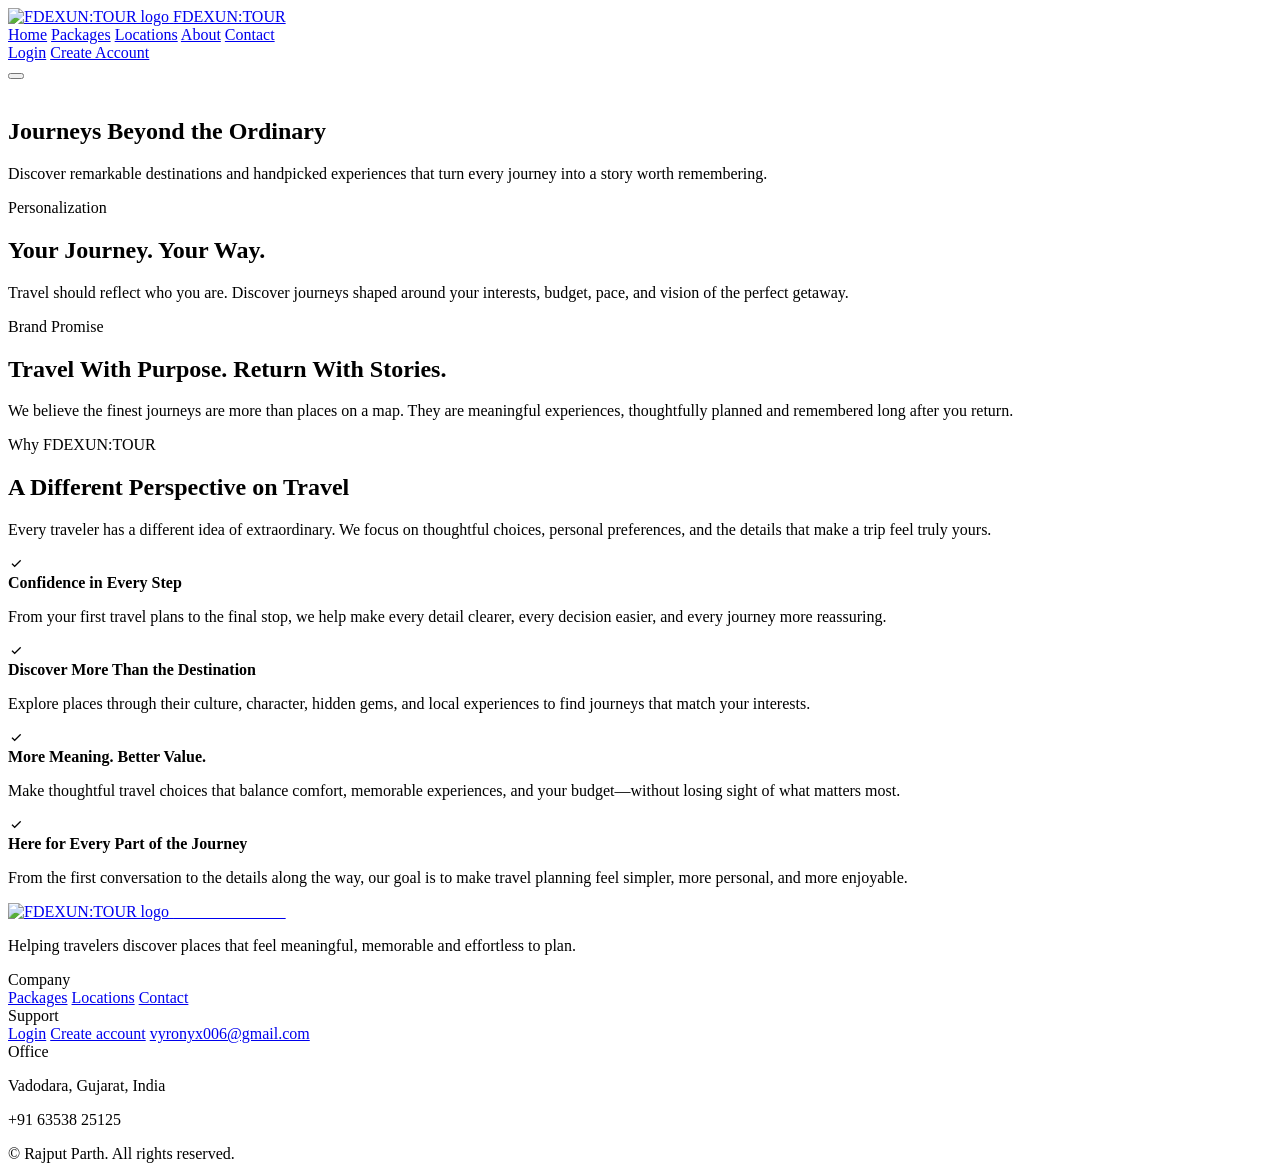
==== about.html @ eda364e0 "Upload FDEXUN:TOUR website files Add website pages, stylesheets, JavaScript, and required assets for" ====
<!DOCTYPE html>
<html lang="en">
  <head>
    <meta charset="UTF-8" />
    <meta name="viewport" content="width=device-width, initial-scale=1.0" />
    <title>About Us | FDEXUN:TOUR</title>
    <link rel="icon" href="./assets/images/fdexun-tour-logo.svg" />
    <link rel="preconnect" href="https://fonts.googleapis.com" />
    <link rel="preconnect" href="https://fonts.gstatic.com" crossorigin />
    <link
      href="https://fonts.googleapis.com/css2?family=Paytone+One&family=Poppins:wght@100;200;300;400;500;600;700;800;900&display=swap"
      rel="stylesheet"
    />
    <link rel="stylesheet" href="https://unpkg.com/boxicons@latest/css/boxicons.min.css" />
    <link rel="stylesheet" href="./css/style.css" />
    <link rel="stylesheet" href="./css/responsive.css" />
    <script src="./js/main.js" defer></script>
  </head>
  <body>
    <header class="site-header">
      <div class="container header-inner">
        <a href="./index.html" class="brand" aria-label="FDEXUN:TOUR home">
          <span class="brand-mark"><img src="./assets/images/fdexun-tour-logo.svg" alt="FDEXUN:TOUR logo" /></span>
          <span class="brand-text">FDEXUN:TOUR</span>
        </a>

        <nav class="nav-links" aria-label="Main navigation">
          <a href="./index.html" class="nav-link">Home</a>
          <a href="./packages.html" class="nav-link">Packages</a>
          <a href="./locations.html" class="nav-link">Locations</a>
          <a href="./about.html" class="nav-link">About</a>
          <a href="./contact.html" class="nav-link">Contact</a>
        </nav>

        <div class="nav-actions">
          <a href="./login.html" class="btn btn-secondary">Login</a>
          <a href="./register.html" class="btn btn-primary">Create Account</a>
        </div>

        <button class="menu-toggle" type="button" aria-label="Open menu">
          <span></span>
        </button>
      </div>
    </header>

    <main>
      <section class="page-banner">
        <div class="container page-banner-inner">
          <span class="section-tag" style="background: rgba(255,255,255,0.12); color: white;">Introduction</span>
          <h1>Journeys Beyond the Ordinary</h1>
          <p>Discover remarkable destinations and handpicked experiences that turn every journey into a story worth remembering.</p>
        </div>
      </section>

      <section class="section">
        <div class="container">
          <div class="section-header">
            <span class="section-tag">Personalization</span>
            <h2>Your Journey. Your Way.</h2>
            <p>Travel should reflect who you are. Discover journeys shaped around your interests, budget, pace, and vision of the perfect getaway.</p>
          </div>
        </div>
      </section>

      <section class="section" style="padding-top: 0;">
        <div class="container">
          <div class="section-header">
            <span class="section-tag">Brand Promise</span>
            <h2>Travel With Purpose. Return With Stories.</h2>
            <p>We believe the finest journeys are more than places on a map. They are meaningful experiences, thoughtfully planned and remembered long after you return.</p>
          </div>
        </div>
      </section>

      <section class="section" style="padding-top: 0;">
        <div class="container">
          <div class="section-header">
            <span class="section-tag">Why FDEXUN:TOUR</span>
            <h2>A Different Perspective on Travel</h2>
            <p>Every traveler has a different idea of extraordinary. We focus on thoughtful choices, personal preferences, and the details that make a trip feel truly yours.</p>
          </div>
          <div class="contact-grid">
            <div class="contact-card">
              <div class="contact-list">
                <div class="contact-item">
                  <div class="icon"><i class='bx bx-check'></i></div>
                  <div>
                    <strong>Confidence in Every Step</strong>
                    <p>From your first travel plans to the final stop, we help make every detail clearer, every decision easier, and every journey more reassuring.</p>
                  </div>
                </div>
                <div class="contact-item">
                  <div class="icon"><i class='bx bx-check'></i></div>
                  <div>
                    <strong>Discover More Than the Destination</strong>
                    <p>Explore places through their culture, character, hidden gems, and local experiences to find journeys that match your interests.</p>
                  </div>
                </div>
              </div>
            </div>
            <div class="contact-card">
              <div class="contact-list">
                <div class="contact-item">
                  <div class="icon"><i class='bx bx-check'></i></div>
                  <div>
                    <strong>More Meaning. Better Value.</strong>
                    <p>Make thoughtful travel choices that balance comfort, memorable experiences, and your budget—without losing sight of what matters most.</p>
                  </div>
                </div>
                <div class="contact-item">
                  <div class="icon"><i class='bx bx-check'></i></div>
                  <div>
                    <strong>Here for Every Part of the Journey</strong>
                    <p>From the first conversation to the details along the way, our goal is to make travel planning feel simpler, more personal, and more enjoyable.</p>
                  </div>
                </div>
              </div>
            </div>
          </div>
        </div>
      </section>
    </main>

    <footer class="site-footer">
      <div class="container footer-grid">
        <div class="footer-brand">
          <a href="./index.html" class="brand" aria-label="FDEXUN:TOUR home">
            <span class="brand-mark"><img src="./assets/images/fdexun-tour-logo.svg" alt="FDEXUN:TOUR logo" /></span>
            <span class="brand-text" style="color: white;">FDEXUN:TOUR</span>
          </a>
          <p>Helping travelers discover places that feel meaningful, memorable and effortless to plan.</p>
        </div>
        <div>
          <div class="footer-title">Company</div>
          <div class="footer-links">
            <a href="./packages.html">Packages</a>
            <a href="./locations.html">Locations</a>
            <a href="./contact.html">Contact</a>
          </div>
        </div>
        <div>
          <div class="footer-title">Support</div>
          <div class="footer-links">
            <a href="./login.html">Login</a>
            <a href="./register.html">Create account</a>
            <a href="mailto:vyronyx006@gmail.com">vyronyx006@gmail.com</a>
          </div>
        </div>
        <div class="footer-info">
          <div class="footer-title">Office</div>
          <p>Vadodara, Gujarat, India</p>
          <p>+91 63538 25125</p>
        </div>
      </div>
      <div class="footer-bottom">© <span id="current-year"></span> Rajput Parth. All rights reserved.</div>
    </footer>
  </body>
</html>
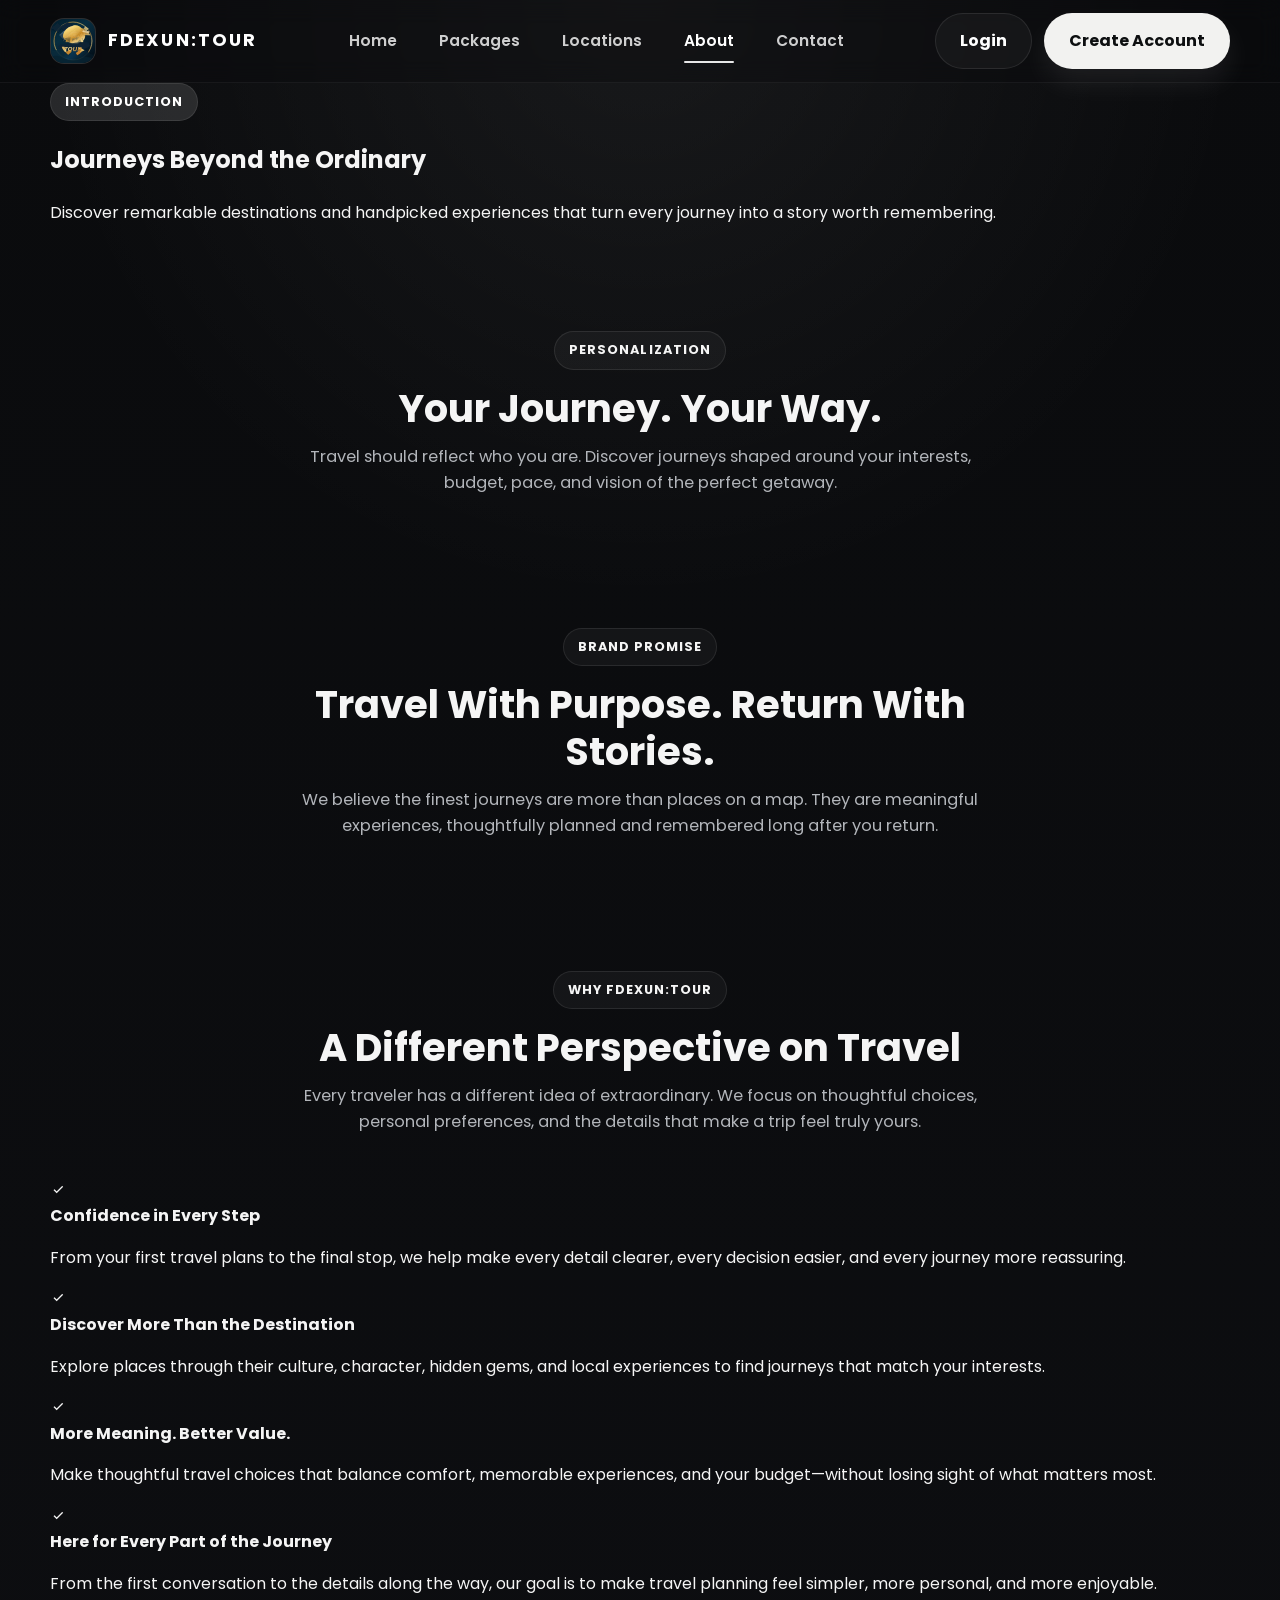
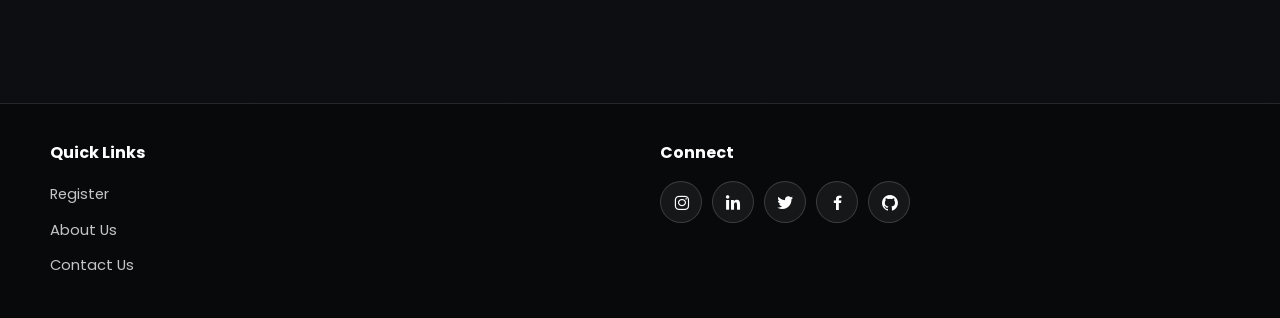
==== commit 91972b3a: "Update website from original VS Code project" ====
--- a/about.html
+++ b/about.html
@@ -14,6 +14,7 @@
     <link rel="stylesheet" href="https://unpkg.com/boxicons@latest/css/boxicons.min.css" />
     <link rel="stylesheet" href="./css/style.css" />
     <link rel="stylesheet" href="./css/responsive.css" />
+    <link rel="stylesheet" href="./css/quick-links-footer.css" />
     <script src="./js/main.js" defer></script>
   </head>
   <body>
@@ -120,39 +121,29 @@
         </div>
       </section>
     </main>
-
-    <footer class="site-footer">
-      <div class="container footer-grid">
-        <div class="footer-brand">
-          <a href="./index.html" class="brand" aria-label="FDEXUN:TOUR home">
-            <span class="brand-mark"><img src="./assets/images/fdexun-tour-logo.svg" alt="FDEXUN:TOUR logo" /></span>
-            <span class="brand-text" style="color: white;">FDEXUN:TOUR</span>
-          </a>
-          <p>Helping travelers discover places that feel meaningful, memorable and effortless to plan.</p>
-        </div>
-        <div>
-          <div class="footer-title">Company</div>
-          <div class="footer-links">
-            <a href="./packages.html">Packages</a>
-            <a href="./locations.html">Locations</a>
-            <a href="./contact.html">Contact</a>
+    <footer class="quick-links-footer">
+      <div class="foot">
+        <div class="footer-content">
+          <div class="footlinks">
+            <h4>Quick Links</h4>
+            <ul>
+              <li><a href="./register.html">Register</a></li>
+              <li><a href="./info.html">About Us</a></li>
+              <li><a href="./contact.html">Contact Us</a></li>
+            </ul>
+          </div>
+          <div class="footlinks">
+            <h4>Connect</h4>
+            <div class="social">
+              <a href="https://www.instagram.com/r.parth._06/" target="_blank" rel="noopener noreferrer" aria-label="Instagram"><i class="bx bxl-instagram" aria-hidden="true"></i></a>
+              <a href="https://www.linkedin.com/in/rajput-parth-a90a53328/" target="_blank" rel="noopener noreferrer" aria-label="LinkedIn"><i class="bx bxl-linkedin" aria-hidden="true"></i></a>
+              <a href="https://x.com/Rajputparth06" target="_blank" rel="noopener noreferrer" aria-label="X / Twitter"><i class="bx bxl-twitter" aria-hidden="true"></i></a>
+              <a href="https://www.facebook.com/parth.krishna.904" target="_blank" rel="noopener noreferrer" aria-label="Facebook"><i class="bx bxl-facebook" aria-hidden="true"></i></a>
+              <a href="https://github.com/rparth006" target="_blank" rel="noopener noreferrer" aria-label="GitHub"><i class="bx bxl-github" aria-hidden="true"></i></a>
+            </div>
           </div>
         </div>
-        <div>
-          <div class="footer-title">Support</div>
-          <div class="footer-links">
-            <a href="./login.html">Login</a>
-            <a href="./register.html">Create account</a>
-            <a href="mailto:vyronyx006@gmail.com">vyronyx006@gmail.com</a>
-          </div>
-        </div>
-        <div class="footer-info">
-          <div class="footer-title">Office</div>
-          <p>Vadodara, Gujarat, India</p>
-          <p>+91 63538 25125</p>
-        </div>
       </div>
-      <div class="footer-bottom">© <span id="current-year"></span> Rajput Parth. All rights reserved.</div>
     </footer>
   </body>
 </html>
--- a/css/style.css
+++ b/css/style.css
@@ -0,0 +1,1092 @@
+:root {
+  --bg: #0a0b0d;
+  --bg-soft: #111315;
+  --surface: #171a1d;
+  --surface-strong: #1d2125;
+  --surface-alt: #121518;
+  --panel: rgba(255, 255, 255, 0.02);
+  --line: rgba(255, 255, 255, 0.09);
+  --text: #f5f5f5;
+  --muted: #b2b5ba;
+  --muted-strong: #d5d7da;
+  --white: #ffffff;
+  --black: #080909;
+  --button-bg: #f2f2f0;
+  --button-text: #0d0f10;
+  --button-hover: #111315;
+  --button-hover-text: #f9f9f9;
+  --shadow: 0 20px 48px rgba(0, 0, 0, 0.38);
+  --radius: 18px;
+}
+
+* {
+  box-sizing: border-box;
+}
+
+html {
+  scroll-behavior: smooth;
+}
+
+body {
+  margin: 0;
+  font-family: "Poppins", sans-serif;
+  background:
+    radial-gradient(circle at top, rgba(255,255,255,0.06), transparent 30%),
+    linear-gradient(180deg, var(--bg) 0%, #0d0e11 100%);
+  color: var(--text);
+  line-height: 1.6;
+}
+
+img {
+  max-width: 100%;
+  display: block;
+}
+
+a {
+  color: inherit;
+  text-decoration: none;
+}
+
+button,
+input,
+select,
+textarea {
+  font: inherit;
+}
+
+.container {
+  width: min(1180px, calc(100% - 32px));
+  margin: 0 auto;
+}
+
+.section {
+  padding: 90px 0;
+}
+
+.section-header {
+  max-width: 680px;
+  margin: 0 auto 42px;
+  text-align: center;
+}
+
+.section-tag {
+  display: inline-flex;
+  align-items: center;
+  gap: 8px;
+  padding: 8px 14px;
+  border-radius: 999px;
+  background: rgba(255, 255, 255, 0.04);
+  border: 1px solid var(--line);
+  color: var(--text);
+  font-size: 0.8rem;
+  letter-spacing: 0.08em;
+  text-transform: uppercase;
+  font-weight: 700;
+}
+
+.section-header h2 {
+  margin: 16px 0 12px;
+  font-size: clamp(2rem, 3vw, 3rem);
+  line-height: 1.2;
+}
+
+.section-header p {
+  margin: 0;
+  color: var(--muted);
+  font-size: 1.02rem;
+}
+
+.site-header {
+  position: sticky;
+  top: 0;
+  z-index: 1000;
+  background: rgba(10, 11, 13, 0.35);
+  backdrop-filter: blur(12px);
+  border-bottom: 1px solid rgba(255, 255, 255, 0.05);
+  transition: background 0.25s ease, border-color 0.25s ease, box-shadow 0.25s ease;
+}
+
+.site-header.scrolled {
+  background: rgba(10, 11, 13, 0.92);
+  border-bottom-color: rgba(255, 255, 255, 0.08);
+  box-shadow: 0 12px 30px rgba(0, 0, 0, 0.18);
+}
+
+.header-inner {
+  display: flex;
+  align-items: center;
+  justify-content: space-between;
+  min-height: 82px;
+  gap: 20px;
+}
+
+.brand {
+  display: inline-flex;
+  align-items: center;
+  gap: 12px;
+  font-weight: 700;
+  color: var(--white);
+}
+
+.brand-mark {
+  width: 46px;
+  height: 46px;
+  border-radius: 14px;
+  display: grid;
+  place-items: center;
+  background: rgba(255, 255, 255, 0.08);
+  border: 1px solid rgba(255, 255, 255, 0.08);
+  box-shadow: inset 0 1px 0 rgba(255,255,255,0.08);
+  overflow: hidden;
+  flex-shrink: 0;
+}
+
+.brand-mark img {
+  width: 100%;
+  height: 100%;
+  object-fit: contain;
+  display: block;
+  background: transparent;
+}
+
+.brand-text {
+  font-size: 1.1rem;
+  letter-spacing: 0.12em;
+  font-weight: 700;
+  text-transform: uppercase;
+  line-height: 1.2;
+}
+
+.nav-links {
+  display: flex;
+  align-items: center;
+  gap: 18px;
+}
+
+.nav-link {
+  position: relative;
+  padding: 10px 12px;
+  color: var(--white);
+  font-size: 0.96rem;
+  font-weight: 600;
+  transition: color 0.25s ease, opacity 0.25s ease;
+  opacity: 0.8;
+}
+
+.nav-link::after {
+  content: "";
+  position: absolute;
+  left: 12px;
+  right: 12px;
+  bottom: 0;
+  height: 2px;
+  border-radius: 999px;
+  background: rgba(255, 255, 255, 0.9);
+  transform: scaleX(0);
+  transition: transform 0.25s ease;
+}
+
+.nav-link:hover,
+.nav-link.active {
+  color: var(--white);
+  opacity: 1;
+}
+
+.nav-link:hover::after,
+.nav-link.active::after {
+  transform: scaleX(1);
+}
+
+.nav-actions {
+  display: flex;
+  align-items: center;
+  gap: 12px;
+}
+
+.btn {
+  display: inline-flex;
+  align-items: center;
+  justify-content: center;
+  gap: 8px;
+  padding: 0.9rem 1.5rem;
+  border: 1px solid transparent;
+  border-radius: 999px;
+  font-weight: 700;
+  cursor: pointer;
+  transition: transform 0.2s ease, box-shadow 0.2s ease, background 0.2s ease, color 0.2s ease, border-color 0.2s ease;
+}
+
+.btn:hover {
+  transform: translateY(-2px);
+}
+
+.btn-primary {
+  background: var(--button-bg);
+  color: var(--button-text);
+  box-shadow: 0 14px 28px rgba(255, 255, 255, 0.08);
+}
+
+.btn-primary:hover {
+  background: var(--button-hover);
+  color: var(--button-hover-text);
+  border-color: rgba(255,255,255,0.18);
+}
+
+.btn-secondary {
+  background: rgba(255, 255, 255, 0.04);
+  color: var(--white);
+  border-color: var(--line);
+}
+
+.btn-secondary:hover {
+  background: rgba(255,255,255,0.08);
+}
+
+.btn-light {
+  background: var(--white);
+  color: var(--button-text);
+}
+
+.btn-light:hover {
+  background: var(--button-hover);
+  color: var(--button-hover-text);
+  border-color: rgba(255,255,255,0.18);
+}
+
+.menu-toggle {
+  display: none;
+  width: 48px;
+  height: 48px;
+  border: 1px solid rgba(255, 255, 255, 0.12);
+  border-radius: 12px;
+  background: rgba(255, 255, 255, 0.02);
+  align-items: center;
+  justify-content: center;
+  cursor: pointer;
+}
+
+.menu-toggle span,
+.menu-toggle span::before,
+.menu-toggle span::after {
+  position: relative;
+  display: block;
+  width: 18px;
+  height: 2px;
+  background: var(--white);
+  border-radius: 2px;
+  transition: all 0.25s ease;
+}
+
+.menu-toggle span::before,
+.menu-toggle span::after {
+  content: "";
+  position: absolute;
+  left: 0;
+}
+
+.menu-toggle span::before { top: -6px; }
+.menu-toggle span::after { top: 6px; }
+
+.menu-toggle.open span {
+  background: transparent;
+}
+
+.menu-toggle.open span::before {
+  top: 0;
+  transform: rotate(45deg);
+}
+
+.menu-toggle.open span::after {
+  top: 0;
+  transform: rotate(-45deg);
+}
+
+.hero {
+  position: relative;
+  background: linear-gradient(135deg, rgba(10, 10, 13, 0.9), rgba(18, 21, 24, 0.85));
+  overflow: hidden;
+}
+
+.hero::before {
+  content: "";
+  position: absolute;
+  inset: 0;
+  background: radial-gradient(circle at top left, rgba(255,255,255,0.1), transparent 30%);
+}
+
+.hero-content {
+  position: relative;
+  z-index: 1;
+  display: grid;
+  grid-template-columns: minmax(0, 1fr);
+  align-content: center;
+  min-height: 720px;
+  gap: 28px;
+}
+
+.hero-copy {
+  color: var(--white);
+  max-width: 900px;
+}
+
+.hero-copy h1 {
+  margin: 12px 0 16px;
+  font-size: clamp(2.8rem, 6vw, 5rem);
+  line-height: 0.96;
+  letter-spacing: -0.06em;
+}
+
+.hero-copy p {
+  margin: 0 0 28px;
+  font-size: 1.06rem;
+  color: rgba(255, 255, 255, 0.85);
+}
+
+.hero-actions {
+  display: flex;
+  flex-wrap: wrap;
+  gap: 16px;
+}
+
+.hero-meta {
+  display: flex;
+  flex-wrap: wrap;
+  gap: 20px;
+}
+
+.meta-pill {
+  display: inline-flex;
+  align-items: center;
+  gap: 8px;
+  color: rgba(255, 255, 255, 0.8);
+  font-weight: 600;
+}
+
+.meta-pill .dot {
+  width: 10px;
+  height: 10px;
+  border-radius: 50%;
+  background: var(--secondary);
+  box-shadow: 0 0 18px rgba(255, 179, 71, 0.8);
+}
+
+.search-card {
+  width: 100%;
+  max-width: 900px;
+  background: rgba(22, 25, 28, 0.92);
+  border: 1px solid var(--line);
+  border-radius: var(--radius);
+  padding: 26px;
+  box-shadow: var(--shadow);
+  backdrop-filter: blur(10px);
+}
+
+.search-card h3 {
+  margin: 0 0 20px;
+  font-size: 1.5rem;
+  color: var(--white);
+}
+
+.form-grid {
+  display: grid;
+  grid-template-columns: repeat(2, minmax(0, 1fr));
+  align-items: end;
+  gap: 16px;
+}
+
+#form-status {
+  grid-column: 1 / -1;
+}
+
+.field {
+  display: grid;
+  gap: 8px;
+}
+
+.field label {
+  font-size: 0.8rem;
+  color: var(--muted);
+  text-transform: uppercase;
+  letter-spacing: 0.06em;
+  font-weight: 700;
+}
+
+.field input,
+.field select,
+.field textarea {
+  width: 100%;
+  border: 1px solid rgba(255,255,255,0.1);
+  border-radius: 12px;
+  padding: 0.9rem 1rem;
+  background: rgba(255,255,255,0.02);
+  color: var(--text);
+}
+
+.field input:focus,
+.field select:focus,
+.field textarea:focus {
+  outline: none;
+  border-color: rgba(255,255,255,0.2);
+  box-shadow: 0 0 0 3px rgba(255,255,255,0.04);
+}
+
+.slider-wrap {
+  display: grid;
+  gap: 10px;
+}
+
+.slider-row {
+  display: flex;
+  align-items: center;
+  justify-content: space-between;
+  gap: 12px;
+}
+
+.slider-row strong {
+  color: var(--white);
+}
+
+input[type="range"] {
+  accent-color: #d8d8d8;
+  width: 100%;
+}
+
+.card-grid {
+  display: grid;
+  grid-template-columns: repeat(4, minmax(0, 1fr));
+  gap: 20px;
+}
+
+.feature-card,
+.package-card,
+.location-card,
+.stat-card,
+.review-card,
+.stats-grid,
+.regional-grid,
+.faq-grid {
+.contact-card,
+.auth-panel {
+  background: linear-gradient(180deg, rgba(22,24,27,0.96), rgba(16,18,20,0.96));
+  border: 1px solid var(--line);
+  border-radius: var(--radius);
+  overflow: hidden;
+.regional-grid {
+  grid-template-columns: repeat(3, minmax(0, 1fr));
+}
+.faq-grid {
+  grid-template-columns: repeat(2, minmax(0, 1fr));
+}
+  box-shadow: var(--shadow);
+}
+
+.feature-card {
+  padding: 24px;
+  transition: transform 0.25s ease, box-shadow 0.25s ease, border-color 0.25s ease;
+}
+
+.feature-card:hover,
+.package-card:hover,
+.location-card:hover,
+.review-card:hover,
+.info-card:hover {
+  transform: translateY(-6px);
+  box-shadow: 0 25px 55px rgba(0, 0, 0, 0.26);
+  border-color: rgba(255,255,255,0.12);
+}
+
+.feature-icon {
+  width: 62px;
+  height: 62px;
+  display: grid;
+  place-items: center;
+  border-radius: 18px;
+  margin-bottom: 18px;
+  background: rgba(255,255,255,0.04);
+  border: 1px solid var(--line);
+  color: var(--white);
+}
+
+.feature-card h3,
+.info-card h3,
+.location-card h3,
+.package-card h3 {
+  margin: 0 0 8px;
+  font-size: 1.3rem;
+}
+
+.feature-card p,
+.info-card p,
+.location-card p,
+.package-card p,
+.review-body,
+.contact-card p,
+.page-intro p {
+  margin: 0;
+  color: var(--muted);
+}
+
+.package-card h3,
+.location-card h3,
+.info-card h3,
+.review-card strong,
+.contact-card strong,
+.feature-card h3 {
+  color: var(--white);
+}
+
+.subsection {
+  padding-top: 18px;
+}
+
+.package-grid,
+.location-grid,
+.review-grid,
+.info-grid,
+.contact-grid,
+.stats-grid {
+  display: grid;
+  gap: 24px;
+}
+
+.package-grid {
+  grid-template-columns: repeat(3, minmax(0, 1fr));
+}
+
+.package-card {
+  transition: transform 0.25s ease, box-shadow 0.25s ease;
+}
+
+.package-image {
+  position: relative;
+  height: 260px;
+}
+
+.package-image img {
+  width: 100%;
+  height: 100%;
+  object-fit: cover;
+}
+
+.package-badge {
+  position: absolute;
+  top: 18px;
+  left: 18px;
+  background: rgba(255, 255, 255, 0.08);
+  color: var(--white);
+  border: 1px solid var(--line);
+  border-radius: 999px;
+  padding: 7px 12px;
+  font-size: 0.78rem;
+  font-weight: 700;
+}
+
+.package-content {
+  padding: 22px 22px 18px;
+}
+
+.package-meta {
+  display: flex;
+  align-items: center;
+  justify-content: space-between;
+  gap: 10px;
+  padding-bottom: 12px;
+}
+
+.package-price {
+  font-size: 1.6rem;
+  font-weight: 800;
+  color: var(--white);
+}
+
+.package-rating {
+  color: #fbbf24;
+  font-weight: 700;
+}
+
+.package-list {
+  display: flex;
+  flex-wrap: wrap;
+  gap: 8px;
+  margin: 12px 0 18px;
+}
+
+.package-tag {
+  display: inline-flex;
+  align-items: center;
+  border-radius: 999px;
+  padding: 7px 10px;
+  background: rgba(255,255,255,0.04);
+  border: 1px solid var(--line);
+  color: var(--white);
+  font-size: 0.74rem;
+  font-weight: 700;
+}
+
+.location-grid {
+  grid-template-columns: repeat(3, minmax(0, 1fr));
+}
+
+.location-card {
+  padding: 0;
+}
+
+.location-visual {
+  height: 220px;
+}
+
+.location-visual img {
+  width: 100%;
+  height: 100%;
+  object-fit: cover;
+}
+
+.location-content {
+  padding: 22px 22px 24px;
+}
+
+.location-content .meta {
+  display: flex;
+  justify-content: space-between;
+  align-items: center;
+  margin-bottom: 12px;
+  font-size: 0.88rem;
+  color: var(--muted);
+}
+
+.cta-banner {
+  padding: 40px 0 0;
+}
+
+.cta-box {
+  display: flex;
+  align-items: center;
+  justify-content: space-between;
+  gap: 24px;
+  padding: 28px 32px;
+  border-radius: var(--radius);
+  background: linear-gradient(135deg, rgba(255,255,255,0.04), rgba(255,255,255,0.02));
+  border: 1px solid var(--line);
+  color: var(--white);
+  box-shadow: var(--shadow);
+}
+
+.cta-box h3 {
+  margin: 0 0 8px;
+  font-size: clamp(1.7rem, 2vw, 2.4rem);
+}
+
+.cta-box p {
+  margin: 0;
+  color: rgba(255, 255, 255, 0.8);
+}
+
+.review-grid {
+  grid-template-columns: repeat(3, minmax(0, 1fr));
+}
+
+.review-card {
+  padding: 24px;
+}
+
+.review-stars {
+  color: #fbbf24;
+  margin-bottom: 12px;
+  font-size: 1rem;
+}
+
+.reviewer {
+  display: flex;
+  align-items: center;
+  gap: 12px;
+  margin-top: 18px;
+}
+
+.reviewer-avatar {
+  width: 44px;
+  height: 44px;
+  border-radius: 50%;
+  background: linear-gradient(135deg, rgba(255,255,255,0.14), rgba(255,255,255,0.04));
+  border: 1px solid var(--line);
+  display: grid;
+  place-items: center;
+  font-weight: 700;
+  color: var(--white);
+}
+
+.site-footer {
+  background: #08090b;
+  color: rgba(255, 255, 255, 0.8);
+  padding-top: 52px;
+  border-top: 1px solid var(--line);
+}
+
+.footer-grid {
+  display: grid;
+  grid-template-columns: 1.3fr 1fr 1fr 1.4fr;
+  gap: 28px;
+  padding-bottom: 42px;
+}
+
+.footer-brand p,
+.footer-links a,
+.footer-info p {
+  color: rgba(255, 255, 255, 0.72);
+}
+
+.footer-links {
+  display: grid;
+  gap: 12px;
+}
+
+.footer-links a {
+  display: flex;
+  align-items: flex-start;
+  gap: 10px;
+  line-height: 1.5;
+  overflow-wrap: anywhere;
+}
+
+.footer-links a i,
+.footer-info p i {
+  flex: 0 0 18px;
+  width: 18px;
+  color: var(--muted-strong);
+  font-size: 1rem;
+  line-height: 1.5;
+  text-align: center;
+}
+
+.footer-links a span,
+.footer-info p span {
+  min-width: 0;
+}
+
+.footer-info p {
+  display: flex;
+  align-items: flex-start;
+  gap: 10px;
+}
+
+.footer-links a:hover { color: var(--white); }
+
+.footer-social-links {
+  display: grid;
+  gap: 12px;
+}
+
+.footer-social-links a {
+  display: inline-flex;
+  align-items: center;
+  gap: 10px;
+  color: rgba(255, 255, 255, 0.72);
+  transition: color 0.25s ease, transform 0.25s ease;
+}
+
+.footer-social-links a:hover {
+  color: var(--white);
+  transform: translateX(2px);
+}
+
+.footer-social-links i {
+  font-size: 1.15rem;
+  width: 18px;
+  text-align: center;
+}
+
+.footer-title {
+  margin-bottom: 14px;
+  color: var(--white);
+  font-size: 1.1rem;
+  font-weight: 700;
+}
+
+.footer-bottom {
+  border-top: 1px solid rgba(255, 255, 255, 0.12);
+  padding: 18px 0 28px;
+  text-align: center;
+  color: rgba(255, 255, 255, 0.62);
+}
+
+.page-banner {
+  background: linear-gradient(135deg, rgba(10, 11, 13, 0.9), rgba(20, 22, 24, 0.82)),
+    url("../assets/files/pac-title.jpg") center/cover no-repeat;
+  color: var(--white);
+  padding: 90px 0 80px;
+  border-bottom: 1px solid var(--line);
+}
+
+.page-banner-inner {
+  display: grid;
+  gap: 12px;
+  max-width: 720px;
+}
+
+.page-banner-inner h1 {
+  margin: 0;
+  font-size: clamp(2rem, 4vw, 4rem);
+  line-height: 1.1;
+  letter-spacing: -0.05em;
+}
+
+.page-banner-inner p {
+  margin: 0;
+  color: rgba(255, 255, 255, 0.8);
+  font-size: 1.06rem;
+}
+
+.page-intro {
+  padding: 80px 0 20px;
+}
+
+.filter-shell {
+  margin: 34px 0 28px;
+}
+
+.mobile-filter-header {
+  display: none;
+}
+
+.mobile-filter-toggle {
+  display: none;
+}
+
+.filter-panel {
+  background: rgba(15, 23, 42, 0.35);
+  border: 1px solid var(--line);
+  border-radius: 22px;
+  padding: 20px;
+}
+
+.filter-grid {
+  display: grid;
+  grid-template-columns: repeat(5, minmax(180px, 1fr));
+  gap: 16px;
+}
+
+.filter-field {
+  display: flex;
+  flex-direction: column;
+  gap: 8px;
+}
+
+.filter-field label {
+  color: rgba(255,255,255,0.8);
+  font-size: 0.78rem;
+  letter-spacing: 0.04em;
+  text-transform: uppercase;
+}
+
+.filter-field select,
+.search-inline input {
+  width: 100%;
+  color: var(--text);
+  background: rgba(255,255,255,0.03);
+  border: 1px solid var(--line);
+  border-radius: 12px;
+  padding: 11px 14px;
+  font: inherit;
+}
+
+.filter-field select {
+  appearance: none;
+  background-image: linear-gradient(45deg, transparent 50%, #fff 50%), linear-gradient(135deg, #fff 50%, transparent 50%);
+  background-position: calc(100% - 18px) calc(50% - 2px), calc(100% - 12px) calc(50% - 2px);
+  background-size: 6px 6px, 6px 6px;
+  background-repeat: no-repeat;
+  padding-right: 34px;
+}
+
+.search-field {
+  min-width: 220px;
+}
+
+.search-inline {
+  display: flex;
+  align-items: center;
+  gap: 10px;
+  background: rgba(255,255,255,0.03);
+  border: 1px solid var(--line);
+  border-radius: 12px;
+  padding: 0 12px;
+  min-height: 46px;
+}
+
+.search-inline i {
+  color: rgba(255,255,255,0.6);
+}
+
+.search-inline input {
+  border: none;
+  background: transparent;
+  padding-left: 0;
+}
+
+.search-inline input:focus,
+.filter-field select:focus {
+  outline: none;
+}
+
+.package-table {
+  display: grid;
+  gap: 24px;
+}
+
+.listing-card {
+  background: linear-gradient(180deg, rgba(22,24,27,0.96), rgba(16,18,20,0.96));
+  border: 1px solid var(--line);
+  border-radius: var(--radius);
+  padding: 22px;
+  display: grid;
+  grid-template-columns: 1.2fr 1.8fr;
+  gap: 22px;
+  box-shadow: var(--shadow);
+}
+
+.listing-card img {
+  width: 100%;
+  height: 100%;
+  min-height: 220px;
+  object-fit: cover;
+  border-radius: 16px;
+}
+
+.listing-body h3 {
+  margin-top: 0;
+  margin-bottom: 8px;
+  font-size: clamp(1.4rem, 2vw, 2rem);
+}
+
+.listing-meta {
+  display: flex;
+  flex-wrap: wrap;
+  gap: 14px;
+  margin: 12px 0;
+  color: var(--muted);
+  font-size: 0.9rem;
+}
+
+.contact-grid {
+  grid-template-columns: 0.9fr 1.1fr;
+  align-items: start;
+}
+
+.contact-card {
+  padding: 28px;
+}
+
+.contact-list {
+  display: grid;
+  gap: 18px;
+  margin-top: 18px;
+}
+
+.contact-item {
+  display: flex;
+  gap: 12px;
+  align-items: flex-start;
+}
+
+.contact-item .icon {
+  width: 42px;
+  height: 42px;
+  border-radius: 12px;
+  display: grid;
+  place-items: center;
+  background: rgba(255,255,255,0.04);
+  border: 1px solid var(--line);
+  color: var(--white);
+  font-weight: 700;
+}
+
+.form-stack {
+  display: grid;
+  gap: 18px;
+}
+
+.form-row {
+  display: grid;
+  grid-template-columns: repeat(2, minmax(0, 1fr));
+  gap: 16px;
+}
+
+.form-status {
+  min-height: 24px;
+  color: var(--muted-strong);
+  font-weight: 600;
+}
+
+.auth-shell {
+  padding: 80px 0 100px;
+}
+
+.auth-layout {
+  display: grid;
+  place-items: center;
+}
+
+.auth-panel {
+  width: min(460px, 100%);
+  padding: 30px 28px;
+}
+
+.auth-panel h1,
+.auth-panel p,
+.auth-panel label,
+.auth-panel .auth-links,
+.auth-panel .auth-message {
+  color: var(--text);
+}
+
+.auth-panel h1 {
+  margin: 0 0 10px;
+  font-size: clamp(2rem, 3vw, 2.6rem);
+}
+
+.auth-panel p {
+  margin: 0 0 20px;
+  color: var(--muted);
+}
+
+.auth-panel form {
+  display: grid;
+  gap: 16px;
+}
+
+.auth-panel .btn {
+  width: 100%;
+}
+
+.auth-links {
+  text-align: center;
+  margin-top: 18px;
+  color: var(--muted);
+}
+
+.auth-links a {
+  color: var(--text);
+  font-weight: 700;
+}
+
+.hidden { display: none !important; }
+
+@media (max-width: 980px) {
+  .hero-content,
+  .contact-grid,
+  .listing-card,
+  .footer-grid {
+    grid-template-columns: 1fr;
+  }
+
+  .package-grid,
+  .location-grid,
+  .review-grid,
+  .card-grid {
+    grid-template-columns: repeat(2, minmax(0, 1fr));
+  }
+
+  .search-inline {
+    max-width: 100%;
+    margin-left: 0;
+  }
+}
--- a/css/responsive.css
+++ b/css/responsive.css
@@ -0,0 +1,131 @@
+@media (max-width: 900px) {
+  .nav-links {
+    position: absolute;
+    top: calc(100% + 8px);
+    left: 16px;
+    right: 16px;
+    flex-direction: column;
+    align-items: flex-start;
+    padding: 18px 18px 10px;
+    background: rgba(12, 13, 15, 0.96);
+    border: 1px solid rgba(255, 255, 255, 0.08);
+    border-radius: 16px;
+    box-shadow: var(--shadow);
+    opacity: 0;
+    pointer-events: none;
+    transform: translateY(-8px);
+    transition: all 0.25s ease;
+  }
+
+  .nav-links.open {
+    opacity: 1;
+    pointer-events: auto;
+    transform: translateY(0);
+  }
+
+  .menu-toggle {
+    display: inline-flex;
+  }
+
+  .filter-grid {
+    grid-template-columns: repeat(2, minmax(0, 1fr));
+  }
+
+  .regional-grid {
+    grid-template-columns: repeat(2, minmax(0, 1fr));
+  }
+}
+
+@media (max-width: 720px) {
+  .header-inner {
+    min-height: 72px;
+  }
+
+  .brand {
+    gap: 10px;
+  }
+
+  .brand-mark {
+    width: 40px;
+    height: 40px;
+  }
+
+  .brand-text {
+    font-size: 0.85rem;
+    letter-spacing: 0.08em;
+  }
+
+  .nav-actions {
+    display: none;
+  }
+
+  .hero {
+    min-height: unset;
+  }
+
+  .hero-content {
+    min-height: 640px;
+    padding: 48px 0 54px;
+  }
+
+  .search-card .form-grid {
+    grid-template-columns: 1fr;
+  }
+
+  #form-status {
+    grid-column: auto;
+  }
+
+  .card-grid,
+  .package-grid,
+  .location-grid,
+  .review-grid,
+  .stats-grid,
+  .regional-grid,
+  .faq-grid,
+  .filter-grid {
+    grid-template-columns: 1fr;
+  }
+
+  .mobile-filter-header {
+    display: flex;
+    justify-content: flex-end;
+    margin-bottom: 12px;
+  }
+
+  .mobile-filter-toggle {
+    display: inline-flex;
+    align-items: center;
+    justify-content: center;
+    min-height: 44px;
+    padding: 10px 16px;
+    border: 1px solid var(--line);
+    border-radius: 12px;
+    background: var(--surface);
+    color: var(--white);
+    font: inherit;
+    font-weight: 700;
+    cursor: pointer;
+  }
+
+  .filter-panel {
+    display: none;
+  }
+
+  .filter-panel.open {
+    display: block;
+  }
+
+  .search-field {
+    min-width: 0;
+  }
+
+  .cta-box {
+    flex-direction: column;
+    align-items: flex-start;
+  }
+
+  .form-row {
+    grid-template-columns: 1fr;
+  }
+}
--- a/css/quick-links-footer.css
+++ b/css/quick-links-footer.css
@@ -0,0 +1,104 @@
+.quick-links-footer {
+  margin-top: 0;
+  padding: 36px 24px 30px;
+  border-top: 1px solid rgba(255, 255, 255, 0.12);
+  background: #08090b;
+  color: rgba(255, 255, 255, 0.78);
+}
+
+.quick-links-footer .foot {
+  width: min(1180px, 100%);
+  margin: 0 auto;
+  padding: 0;
+}
+
+.quick-links-footer .footer-content {
+  display: grid;
+  grid-template-columns: repeat(2, minmax(0, 1fr));
+  align-items: start;
+  gap: 40px;
+  justify-content: initial;
+}
+
+.quick-links-footer .footlinks h4 {
+  position: static;
+  margin: 0 0 16px;
+  color: #fff;
+  font-size: 1rem;
+  font-weight: 700;
+}
+
+.quick-links-footer .footlinks h4::before {
+  display: none;
+}
+
+.quick-links-footer .footlinks ul {
+  margin: 0;
+  padding: 0;
+  list-style: none;
+}
+
+.quick-links-footer .footlinks ul li {
+  margin: 0 0 10px;
+}
+
+.quick-links-footer .footlinks ul li a {
+  display: inline-flex;
+  color: rgba(255, 255, 255, 0.76);
+  font-size: 0.92rem;
+  text-decoration: none;
+  transition: color 0.2s ease;
+}
+
+.quick-links-footer .footlinks ul li a:hover {
+  color: #fff;
+  transform: none;
+}
+
+.quick-links-footer .social {
+  display: flex;
+  align-items: center;
+  gap: 10px;
+}
+
+.quick-links-footer .social a {
+  display: inline-flex;
+  width: 42px;
+  min-width: 42px;
+  min-height: 42px;
+  align-items: center;
+  justify-content: center;
+  padding: 0;
+  border: 1px solid rgba(255, 255, 255, 0.16);
+  border-radius: 50%;
+  background: rgba(255, 255, 255, 0.06);
+  color: #fff;
+  text-decoration: none;
+  transition: background 0.2s ease, border-color 0.2s ease, transform 0.2s ease;
+}
+
+.quick-links-footer .social a:hover {
+  transform: translateY(-2px);
+  border-color: rgba(255, 255, 255, 0.35);
+  background: rgba(255, 255, 255, 0.14);
+}
+
+.quick-links-footer .social a i {
+  font-size: 1.2rem;
+  line-height: 1;
+}
+
+.quick-links-footer .end {
+  display: none;
+}
+
+@media (max-width: 640px) {
+  .quick-links-footer {
+    padding: 30px 20px 24px;
+  }
+
+  .quick-links-footer .footer-content {
+    grid-template-columns: 1fr;
+    gap: 24px;
+  }
+}
